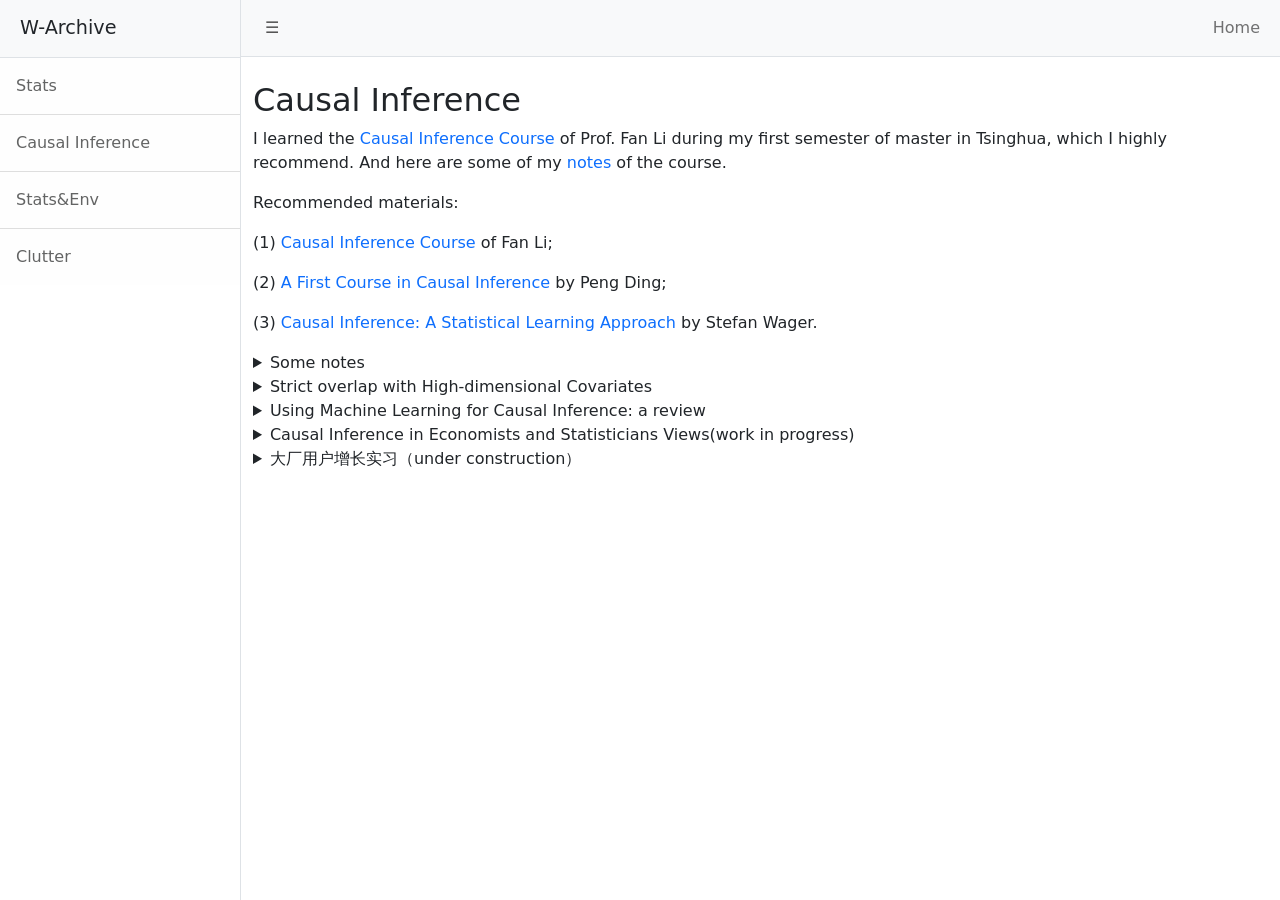
==== Causal.html @ d36e7299 "Update Causal.html" ====
<!DOCTYPE html>
<html lang="en">

<head>
    <meta charset="utf-8" />
    <meta name="viewport" content="width=device-width, initial-scale=1, shrink-to-fit=no" />
    <meta name="description" content="" />
    <meta name="author" content="" />
    <title>Causal Inference-related notes</title>
    <!-- Favicon-->
    <link rel="icon" type="image/x-icon" href="assets/favicon.ico" />
    <!-- Core theme CSS (includes Bootstrap)-->
    <link href="css/styles.css" rel="stylesheet" />
    <style>a{text-decoration: none;}</style>
</head>

<body>
    <div class="d-flex" id="wrapper">
        <!-- Sidebar-->
        <div class="border-end bg-white" id="sidebar-wrapper">
            <div class="sidebar-heading border-bottom bg-light">W-Archive</div>
                <div class="list-group list-group-flush">
                    <!-- <a class="list-group-item list-group-item-action list-group-item-light p-3" href="Contact.html">Contact</a> -->
                    <!-- <a class="list-group-item list-group-item-action list-group-item-light p-3" href="Stats.html">Stats</a>-->
                    <a class="list-group-item list-group-item-action list-group-item-light p-3" href="Stats&ML.html">Stats</a>
                    <a class="list-group-item list-group-item-action list-group-item-light p-3" href="Causal.html">Causal Inference</a>
                    <a class="list-group-item list-group-item-action list-group-item-light p-3" href="Stats&Env.html">Stats&Env</a>
                    <!-- <a class="list-group-item list-group-item-action list-group-item-light p-3" href="Stats&Econ.html">Stats&Econ</a> -->
                    <a class="list-group-item list-group-item-action list-group-item-light p-3" href="Clutter.html">Clutter</a>
                </div>
        </div>
        <!-- Page content wrapper-->
        <div id="page-content-wrapper">
            <!-- Top navigation-->
            <nav class="navbar navbar-expand-lg navbar-light bg-light border-bottom">
                <div class="container-fluid">
                    <button class="btn btn-primary" id="sidebarToggle">☰</button>
                    <button class="navbar-toggler" type="button" data-bs-toggle="collapse"
                        data-bs-target="#navbarSupportedContent" aria-controls="navbarSupportedContent"
                        aria-expanded="false" aria-label="Toggle navigation"><span
                            class="navbar-toggler-icon"></span></button>
                    <div class="collapse navbar-collapse" id="navbarSupportedContent">
                        <ul class="navbar-nav ms-auto mt-2 mt-lg-0">
                            <li class="nav-item active"><a class="nav-link" href="index.html">Home</a></li>
                            <!-- <li class="nav-item"><a class="nav-link" href="#!">Link</a></li>-->
                            <!-- <li class="nav-item dropdown">
                                    <a class="nav-link dropdown-toggle" id="navbarDropdown" href="#" role="button" data-bs-toggle="dropdown" aria-haspopup="true" aria-expanded="false">Dropdown</a>
                                    <div class="dropdown-menu dropdown-menu-end" aria-labelledby="navbarDropdown">
                                        <a class="dropdown-item" href="#!">Action</a>
                                        <a class="dropdown-item" href="#!">Another action</a>
                                        <div class="dropdown-divider"></div>
                                        <a class="dropdown-item" href="#!">Something else here</a>
                                    </div>
                                </li>-->
                        </ul>
                    </div>
                </div>
            </nav>
            <!-- Page content-->
            <div class="container-fluid">
                <h2 class="mt-4">Causal Inference</h2>

                <p>I learned the <a href="https://www2.stat.duke.edu/~fl35/CausalInferenceClass.html">Causal Inference Course</a> of Prof. Fan Li during my first semester of master in Tsinghua, which I highly recommend. And here are some of my <a href="./Causal/（已压缩）causal.pdf">notes</a> of the course.

                <p> Recommended materials: 
                <p> (1) <a href="https://www2.stat.duke.edu/~fl35/CausalInferenceClass.html">Causal Inference Course</a> of Fan Li; 
                <p> (2) <a href="https://arxiv.org/abs/2305.18793">A First Course in Causal Inference</a> by Peng Ding;
                <p> (3) <a href="https://web.stanford.edu/~swager/causal_inf_book.pdf">Causal Inference: A Statistical Learning Approach</a> by Stefan Wager.
    
                <details>
                        <summary>Some notes</summary>

                        <ul>
                            <li>
                                <a href="./Causal/notes/Causal_Two_points_of_view.pdf">Two views: Finite Population and Super Population(work in progress)</a>
                                <p>主要讨论了不考虑协变量的情况下的一些estimators，以及随机实验与观测性研究的主要区别，即‘样本即研究总体’以及‘视样本为从某一总体分布中抽取’的两种视角。
                                </p>
                            </li>

                        </ul>

                        <ul>
                            <li>
                                <a href="./Causal/notes/Observational_Studies_with_Covariates__ppt_.pdf">Observational Studies with Covariates(work in progress)</a>
                                <p>主要讨论了考虑存在协变量的情况下，从数据生成的视角分析观测性研究。讨论了比如Unconfoundedness这个假设告诉了我们什么，estimator纳入协变量信息带来的改善，以及CATE估计的一些话题。
                                </p>
                            </li>

                        </ul>

                        <ul>
                            <li>
                                <a href="./Causal/notes/Overlap_and_Balance__ppt_.pdf">Overlap and Balance(work in progress)</a>
                                <p>关于overlap以及balance的note，讨论一些文献中overlap assumption的必要性，以及overlap和balance之间的关系和这两个概念在‘总体假设’和‘样本表现’维度的定义和度量，以及高维情况下的表现（D’Amour et al. 2021），并且基于这两个概念的统计方法。一个经典的假设/事实（？）是，当我们的样本T=0/T=1组的covariate balance比较好的时候，我们的估计往往对于模型的要求就更少，目前关于这个问题还在思考，比如如何从数学上去理解分析。
                                </p>
                            </li>

                        </ul>

                        <ul>
                            <li>
                                <a href="./Causal/simulation_settings.pdf">review of some simulation settings in causal inference</a>
                                <p>
                                </p>
                            </li>

                        </ul>

                </details>

                
                <details>
                    <summary>Strict overlap with High-dimensional Covariates</summary>
                    <ul>
                        <li>
                            <a href='./Causal/overlap/report_Overlap_with_high_dimensional_covariates.pdf'>report</a> and presentation <a href='./Causal/overlap/slides_Overlap_with_high_dimensional_covariates.pdf'>slides</a> of paper <a href="https://www.sciencedirect.com/science/article/pii/S0304407620302694">Overlap in observational studies with high-dimensional covariates</a>
                            <p>高维情况下关于overlap的分析，很有意思。高维情况下的overlap与balance的讨论对于深度模型来说也是很重要的话题（？）。</p>
                        </li>

                    </ul>
                </details>


                <details>
                        <summary>Using Machine Learning for Causal Inference: a review</summary>
                        <ul>
                            <li>
                                <a href="./Causal/Using_Machine_Learning_for_Causal_Inference__a_review.pdf">Using Machine Learning for Causal Inference: a review</a>
                                <p>对于ML相关方法在Causal estimands（potential outcomes框架下）领域的一些model做了文献方面的总结，比较有意思的部分是ML-based的方法怎么用于causal task的statistical intuition，比如哪些问题比较适合什么样的ML框架，也涉及深度学习因果模型（业界称之为'Uplift Models'），其实是高等机器学习这门课的大作业。
                                </p>
                            </li>

                        </ul>
                </details>

                
                <details>
                        <summary>Causal Inference in Economists and Statisticians Views(work in progress)</summary>
                        <ul>
                            <li>
                                <a href="./Causal/notes/Causal_Effect__Regression_Analysis_and_Potential_Outcomes.pdf">Regression Analysis and Potential Outcomes</a>
                                <p>主要讨论了treatment是二维情况下的OLS/DIM estimator和IV estimator。很有趣的是，从经典经济学的回归分析视角和统计学因果推断潜在结果的视角来看，同样的数据和同一个estimator，有着不同的假设和分析框架。
                                   IV的部分主要是Angrist, Imbens, Rubin (1996, JASA)这篇非常厉害的论文。
                                </p>
                            </li>

                        </ul>
                </details>


                <details>
                        <summary>大厂用户增长实习（under construction）</summary>
                        <ul>
                            <li>
                                <p>2025.2-2025.7在字节电商用增团队做了一段实习，学习到了很多，后面有时间的话总结一下causal machine learning的文献和知识点以及通用经验。
                                </p>
                            </li>

                        </ul>
                </details>

                <!-- <details>
                        <summary>大厂的用户增长在做什么？（under construction）</summary>
                        <ul>
                            <li>
                                <p>2025.2-2025.6在字节电商用增团队做了一段实习，学习到了很多。
                                </p>
                            </li>

                        </ul>
                </details> -->

            </div>
        </div>
    </div>
    <!-- Bootstrap core JS-->
    <script src="https://cdn.jsdelivr.net/npm/bootstrap@5.2.3/dist/js/bootstrap.bundle.min.js"></script>
    <!-- Core theme JS-->
    <script src="js/scripts.js"></script>
</body>

</html>
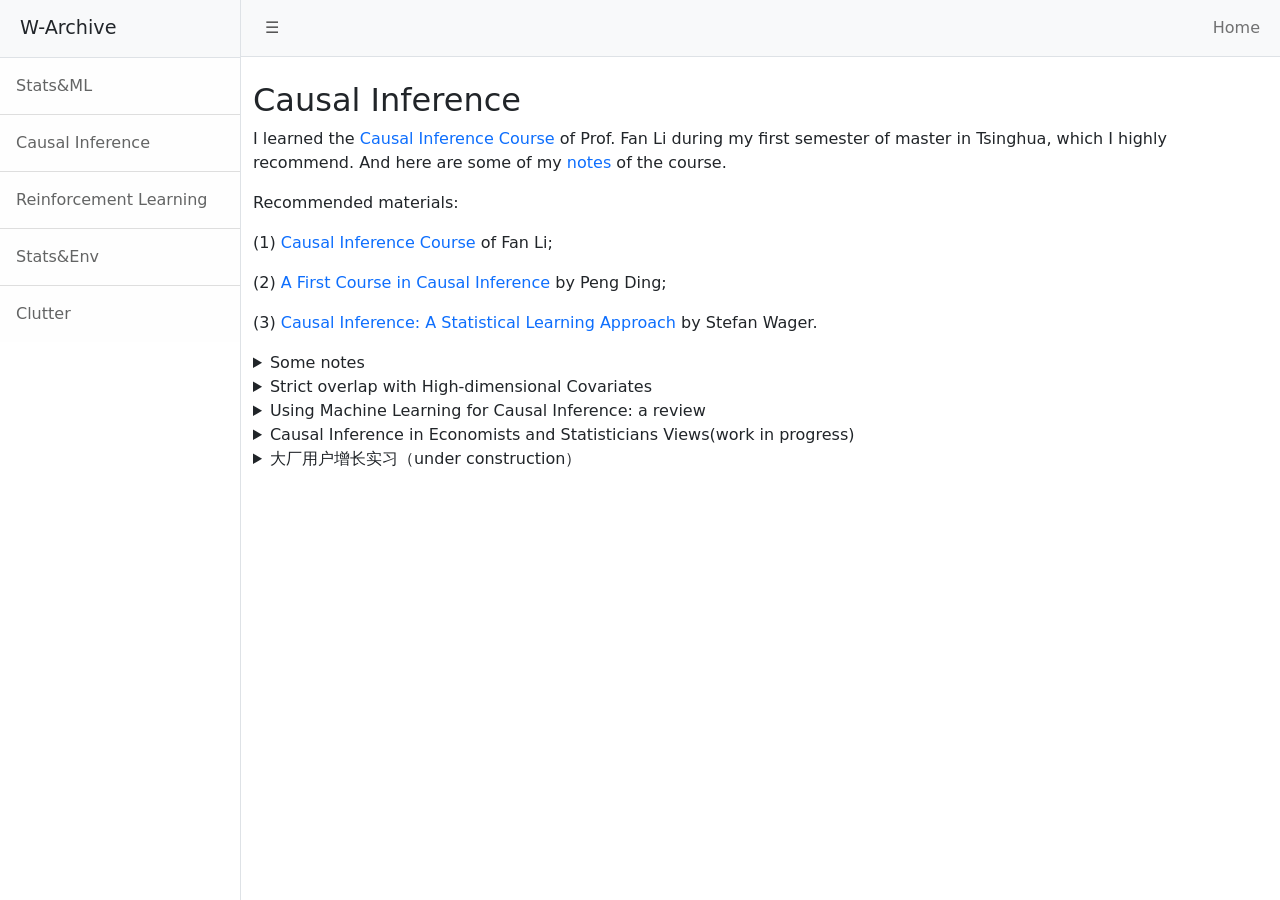
==== commit f433d88e: "add rl" ====
--- a/Causal.html
+++ b/Causal.html
@@ -22,8 +22,9 @@
                 <div class="list-group list-group-flush">
                     <!-- <a class="list-group-item list-group-item-action list-group-item-light p-3" href="Contact.html">Contact</a> -->
                     <!-- <a class="list-group-item list-group-item-action list-group-item-light p-3" href="Stats.html">Stats</a>-->
-                    <a class="list-group-item list-group-item-action list-group-item-light p-3" href="Stats&ML.html">Stats</a>
+                    <a class="list-group-item list-group-item-action list-group-item-light p-3" href="Stats&ML.html">Stats&ML</a>
                     <a class="list-group-item list-group-item-action list-group-item-light p-3" href="Causal.html">Causal Inference</a>
+                    <a class="list-group-item list-group-item-action list-group-item-light p-3" href="RL.html">Reinforcement Learning</a>
                     <a class="list-group-item list-group-item-action list-group-item-light p-3" href="Stats&Env.html">Stats&Env</a>
                     <!-- <a class="list-group-item list-group-item-action list-group-item-light p-3" href="Stats&Econ.html">Stats&Econ</a> -->
                     <a class="list-group-item list-group-item-action list-group-item-light p-3" href="Clutter.html">Clutter</a>
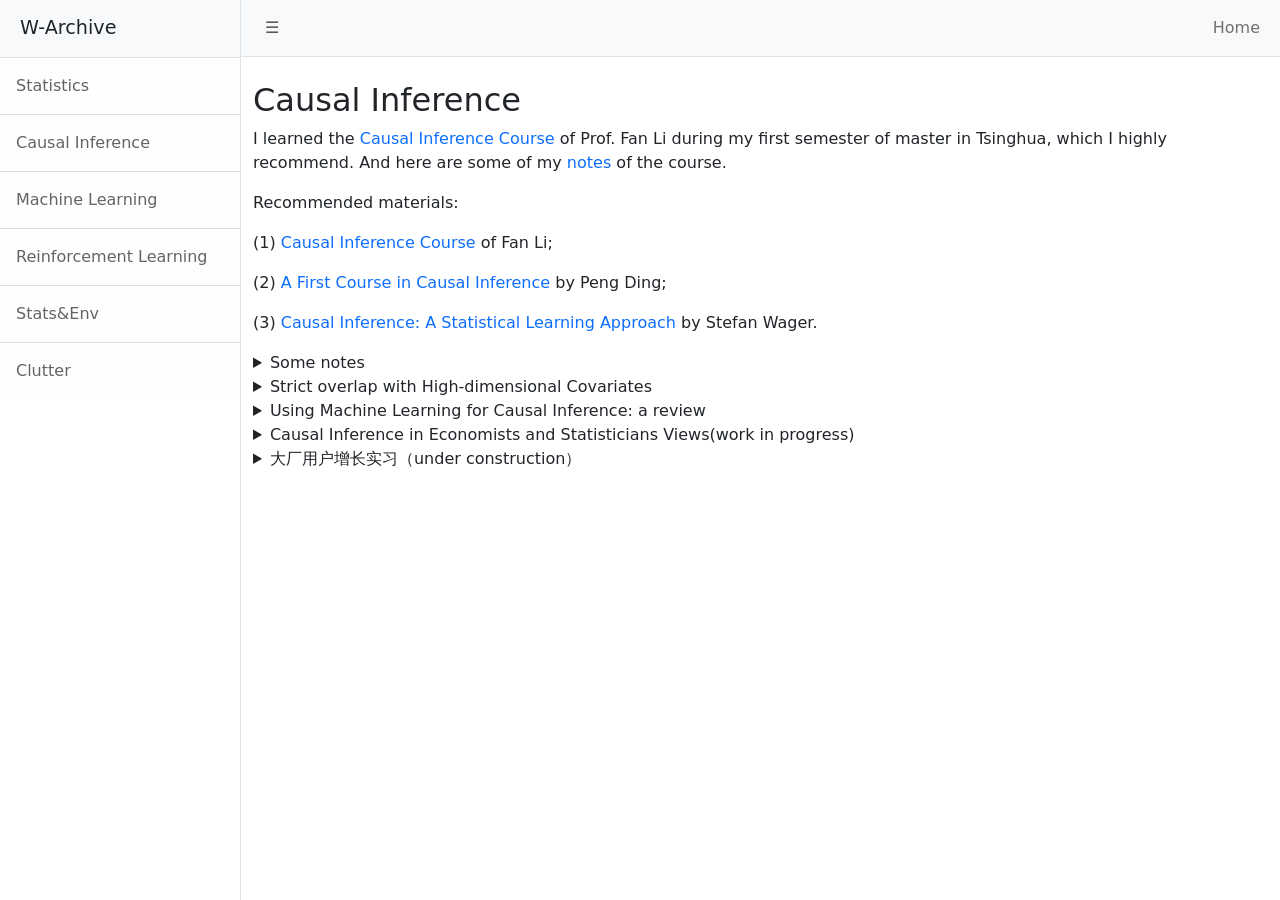
==== commit 2f8ab063: "up" ====
--- a/Causal.html
+++ b/Causal.html
@@ -22,8 +22,9 @@
                 <div class="list-group list-group-flush">
                     <!-- <a class="list-group-item list-group-item-action list-group-item-light p-3" href="Contact.html">Contact</a> -->
                     <!-- <a class="list-group-item list-group-item-action list-group-item-light p-3" href="Stats.html">Stats</a>-->
-                    <a class="list-group-item list-group-item-action list-group-item-light p-3" href="Stats&ML.html">Stats&ML</a>
+                    <a class="list-group-item list-group-item-action list-group-item-light p-3" href="Stats.html">Statistics</a>
                     <a class="list-group-item list-group-item-action list-group-item-light p-3" href="Causal.html">Causal Inference</a>
+                    <a class="list-group-item list-group-item-action list-group-item-light p-3" href="ML.html">Machine Learning</a>
                     <a class="list-group-item list-group-item-action list-group-item-light p-3" href="RL.html">Reinforcement Learning</a>
                     <a class="list-group-item list-group-item-action list-group-item-light p-3" href="Stats&Env.html">Stats&Env</a>
                     <!-- <a class="list-group-item list-group-item-action list-group-item-light p-3" href="Stats&Econ.html">Stats&Econ</a> -->
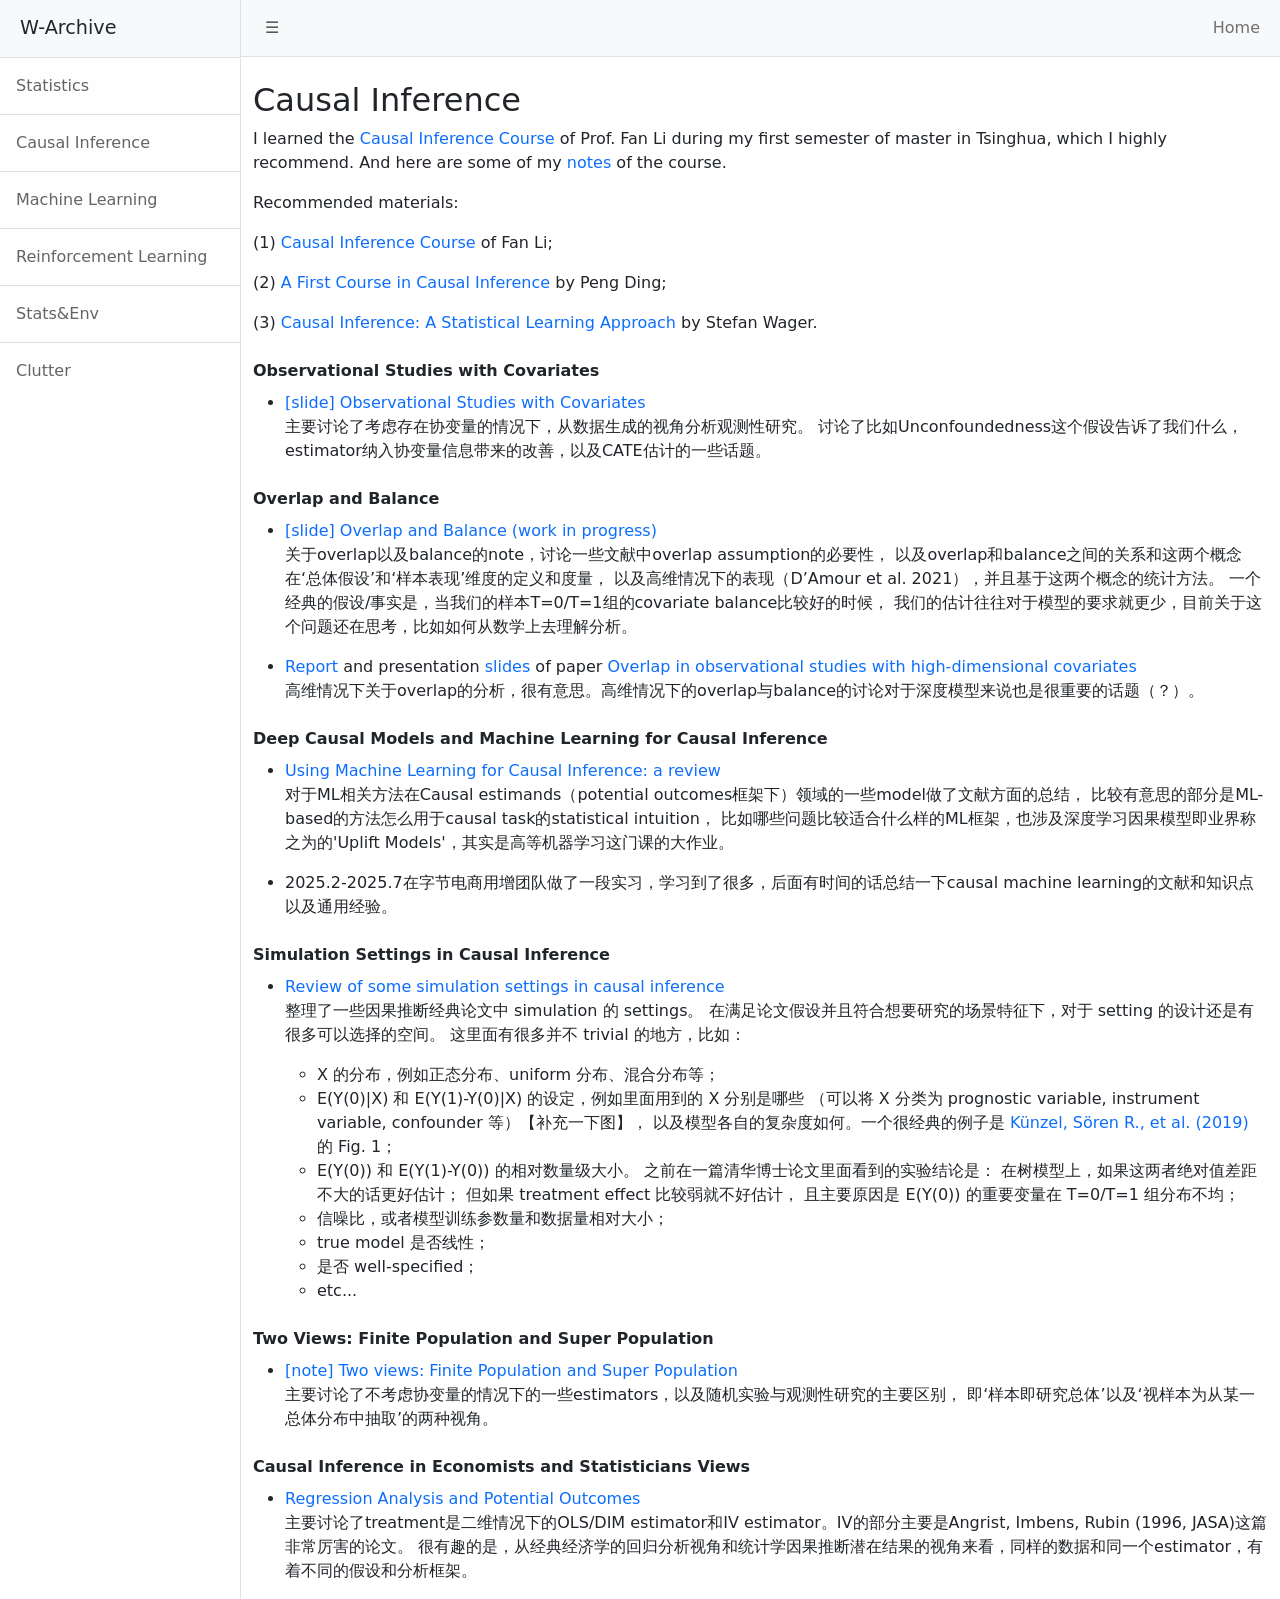
==== commit ccbed29b: "Update Causal.html" ====
--- a/Causal.html
+++ b/Causal.html
@@ -69,7 +69,119 @@
                 <p> (2) <a href="https://arxiv.org/abs/2305.18793">A First Course in Causal Inference</a> by Peng Ding;
                 <p> (3) <a href="https://web.stanford.edu/~swager/causal_inf_book.pdf">Causal Inference: A Statistical Learning Approach</a> by Stefan Wager.
     
-                <details>
+
+                <p class="mt-4 mb-2"><strong>Observational Studies with Covariates</strong></p>
+                <ul>
+                    <li>
+                        <a href="./Causal/notes/Observational_Studies_with_Covariates__ppt_.pdf">[slide] Observational Studies with Covariates</a>
+                        <p>
+                            主要讨论了考虑存在协变量的情况下，从数据生成的视角分析观测性研究。
+                            讨论了比如Unconfoundedness这个假设告诉了我们什么，estimator纳入协变量信息带来的改善，以及CATE估计的一些话题。
+                        </p>
+                    </li>
+                </ul>
+
+                <p class="mt-4 mb-2"><strong>Overlap and Balance</strong></p>
+                <ul>
+                    <li>
+                        <a href="./Causal/notes/Overlap_and_Balance__ppt_.pdf">[slide] Overlap and Balance (work in progress)</a>
+                        <p>
+                            关于overlap以及balance的note，讨论一些文献中overlap assumption的必要性，
+                            以及overlap和balance之间的关系和这两个概念在‘总体假设’和‘样本表现’维度的定义和度量，
+                            以及高维情况下的表现（D’Amour et al. 2021），并且基于这两个概念的统计方法。
+                            一个经典的假设/事实是，当我们的样本T=0/T=1组的covariate balance比较好的时候，
+                            我们的估计往往对于模型的要求就更少，目前关于这个问题还在思考，比如如何从数学上去理解分析。
+                        </p>
+                    </li>
+                    <li>
+                        <a href="./Causal/overlap/report_Overlap_with_high_dimensional_covariates.pdf">Report</a>
+                        and presentation
+                        <a href="./Causal/overlap/slides_Overlap_with_high_dimensional_covariates.pdf">slides</a>
+                        of paper
+                        <a href="https://www.sciencedirect.com/science/article/pii/S0304407620302694">Overlap in observational studies with high-dimensional covariates</a>
+                        <p>
+                            高维情况下关于overlap的分析，很有意思。高维情况下的overlap与balance的讨论对于深度模型来说也是很重要的话题（？）。
+                        </p>
+                    </li>
+                </ul>
+
+                <p class="mt-4 mb-2"><strong>Deep Causal Models and Machine Learning for Causal Inference</strong></p>
+                <ul>
+                    <li>
+                        <a href="./Causal/Using_Machine_Learning_for_Causal_Inference__a_review.pdf">Using Machine Learning for Causal Inference: a review</a>
+                        <p>
+                            对于ML相关方法在Causal estimands（potential outcomes框架下）领域的一些model做了文献方面的总结，
+                            比较有意思的部分是ML-based的方法怎么用于causal task的statistical intuition，
+                            比如哪些问题比较适合什么样的ML框架，也涉及深度学习因果模型即业界称之为的'Uplift Models'，其实是高等机器学习这门课的大作业。
+                        </p>
+                    </li>
+
+                    <li> 
+                        <p> 2025.2-2025.7在字节电商用增团队做了一段实习，学习到了很多，后面有时间的话总结一下causal machine learning的文献和知识点以及通用经验。 
+                        </p> 
+                    </li>
+                </ul>
+
+                <!-- <h5 class="mt-4">Simulation Settings in Causal Inference</h5> -->
+                <p class="mt-4 mb-2"><strong>Simulation Settings in Causal Inference</strong></p>
+                <ul>
+                    <li>
+                        <a href="./Causal/simulation_settings.pdf">Review of some simulation settings in causal inference</a>
+                        <p>
+                            整理了一些因果推断经典论文中 simulation 的 settings。
+                            在满足论文假设并且符合想要研究的场景特征下，对于 setting 的设计还是有很多可以选择的空间。
+                            这里面有很多并不 trivial 的地方，比如：
+                        </p>
+
+                        <ul class="mb-1">
+                            <li>X 的分布，例如正态分布、uniform 分布、混合分布等；</li>
+                            <li>
+                                E(Y(0)|X) 和 E(Y(1)-Y(0)|X) 的设定，例如里面用到的 X 分别是哪些
+                                （可以将 X 分类为 prognostic variable, instrument variable, confounder 等）【补充一下图】，
+                                以及模型各自的复杂度如何。一个很经典的例子是
+                                <a href="https://www.pnas.org/doi/abs/10.1073/pnas.1804597116">Künzel, Sören R., et al. (2019)</a>
+                                的 Fig. 1；
+                            </li>
+                            <li>
+                                E(Y(0)) 和 E(Y(1)-Y(0)) 的相对数量级大小。
+                                之前在一篇清华博士论文里面看到的实验结论是：
+                                在树模型上，如果这两者绝对值差距不大的话更好估计；
+                                但如果 treatment effect 比较弱就不好估计，
+                                且主要原因是 E(Y(0)) 的重要变量在 T=0/T=1 组分布不均；
+                            </li>
+                            <li>信噪比，或者模型训练参数量和数据量相对大小；</li>
+                            <li>true model 是否线性；</li>
+                            <li>是否 well-specified；</li>
+                            <li>etc...</li>
+                        </ul>
+
+                    </li>
+                </ul>
+
+                <p class="mt-4 mb-2"><strong>Two Views: Finite Population and Super Population</strong></p>
+                <ul>
+                    <li>
+                        <a href="./Causal/notes/Causal_Two_points_of_view.pdf">[note] Two views: Finite Population and Super Population</a>
+                        <p>
+                            主要讨论了不考虑协变量的情况下的一些estimators，以及随机实验与观测性研究的主要区别，
+                            即‘样本即研究总体’以及‘视样本为从某一总体分布中抽取’的两种视角。
+                        </p>
+                    </li>
+                </ul>
+
+                <p class="mt-4 mb-2"><strong>Causal Inference in Economists and Statisticians Views</strong></p>
+                <ul>
+                    <li>
+                        <a href="./Causal/notes/Causal_Effect__Regression_Analysis_and_Potential_Outcomes.pdf">Regression Analysis and Potential Outcomes</a>
+                        <p>
+                            主要讨论了treatment是二维情况下的OLS/DIM estimator和IV estimator。IV的部分主要是Angrist, Imbens, Rubin (1996, JASA)这篇非常厉害的论文。
+                            很有趣的是，从经典经济学的回归分析视角和统计学因果推断潜在结果的视角来看，同样的数据和同一个estimator，有着不同的假设和分析框架。
+                        </p>
+                    </li>
+                </ul>
+
+            </div>
+                <!-- <details>
                         <summary>Some notes</summary>
 
                         <ul>
@@ -160,17 +272,6 @@
 
                         </ul>
                 </details>
-
-                <!-- <details>
-                        <summary>大厂的用户增长在做什么？（under construction）</summary>
-                        <ul>
-                            <li>
-                                <p>2025.2-2025.6在字节电商用增团队做了一段实习，学习到了很多。
-                                </p>
-                            </li>
-
-                        </ul>
-                </details> -->
 
             </div>
         </div>
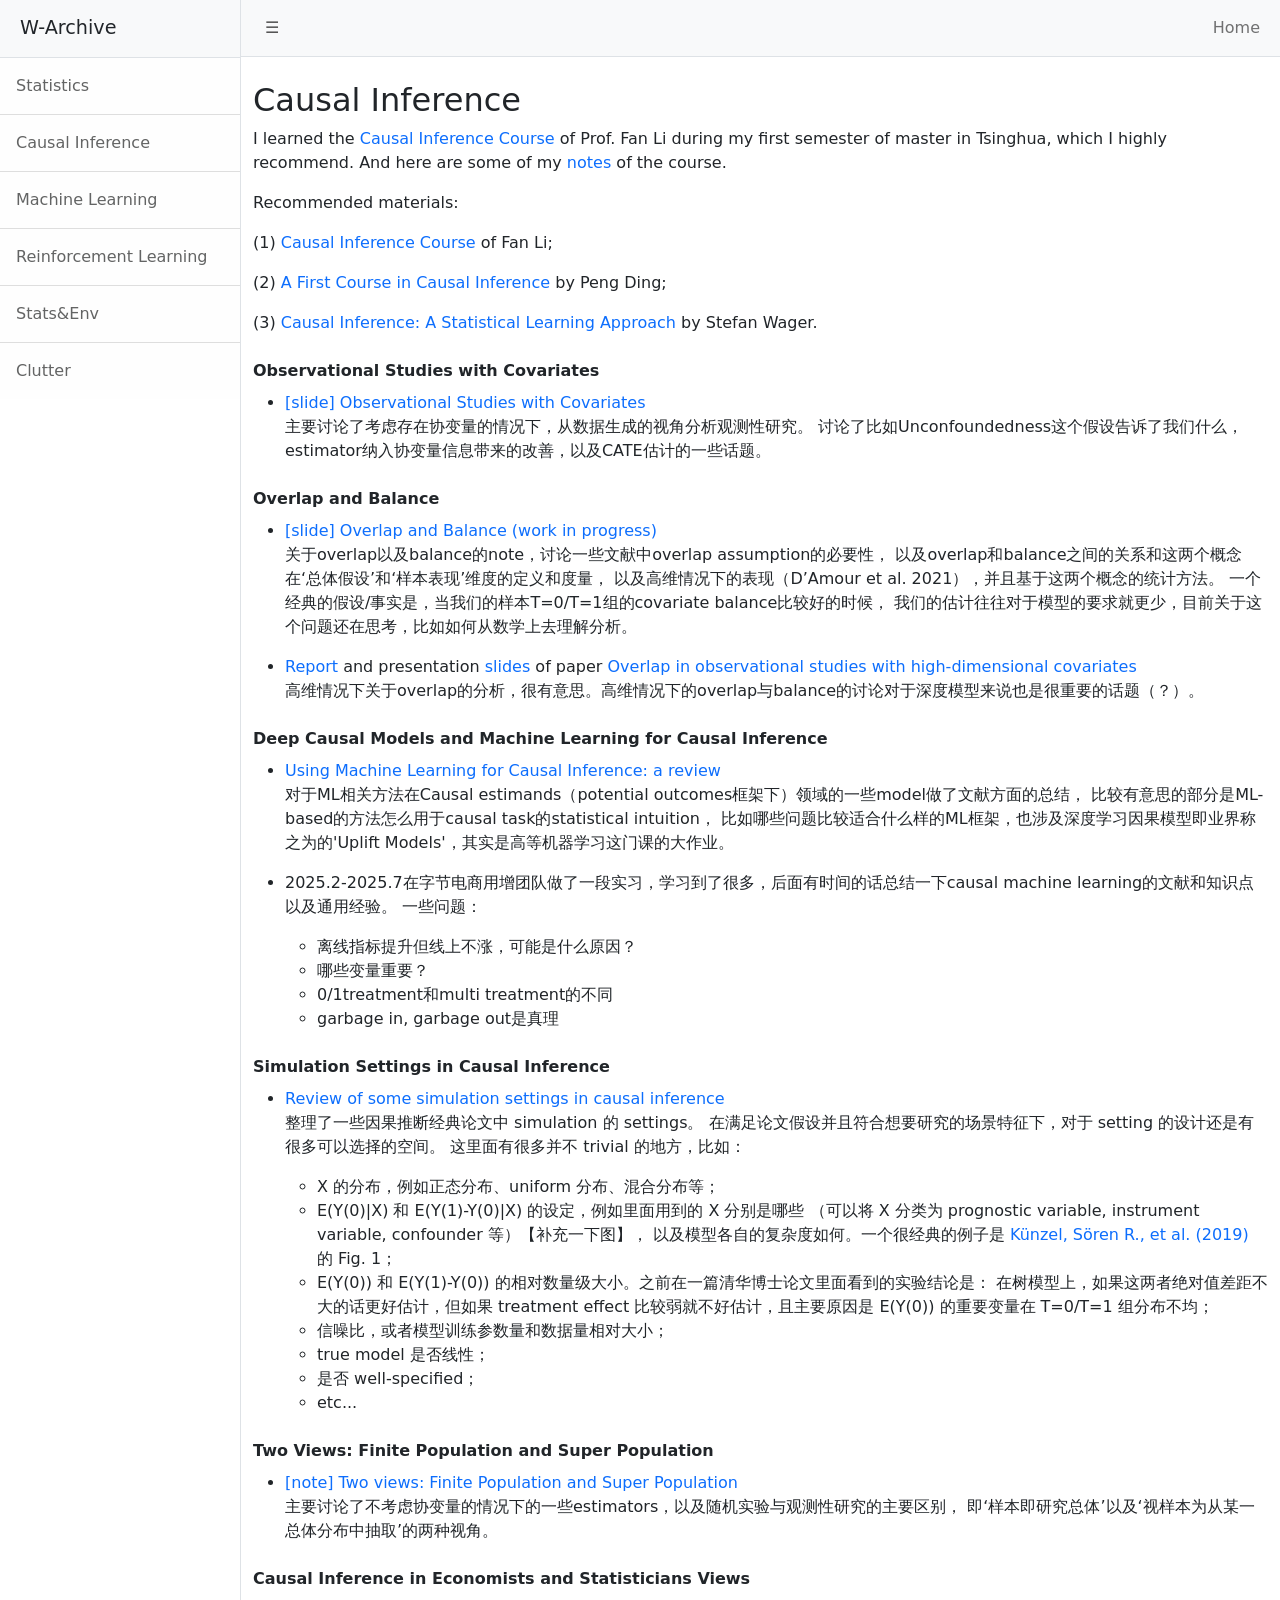
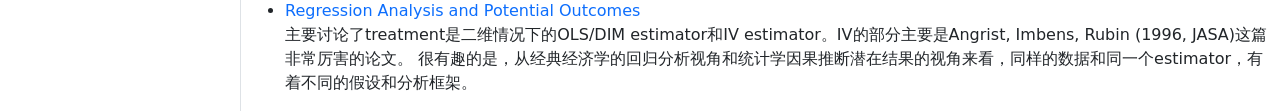
==== commit 1d5775eb: "up" ====
--- a/Causal.html
+++ b/Causal.html
@@ -118,7 +118,14 @@
 
                     <li> 
                         <p> 2025.2-2025.7在字节电商用增团队做了一段实习，学习到了很多，后面有时间的话总结一下causal machine learning的文献和知识点以及通用经验。 
+                            一些问题：
                         </p> 
+                        <ul class="mb-1">
+                            <li>离线指标提升但线上不涨，可能是什么原因？</li>
+                            <li>哪些变量重要？</li>
+                            <li>0/1treatment和multi treatment的不同</li>
+                            <li>garbage in, garbage out是真理</li>
+                        </ul>
                     </li>
                 </ul>
 
@@ -143,11 +150,8 @@
                                 的 Fig. 1；
                             </li>
                             <li>
-                                E(Y(0)) 和 E(Y(1)-Y(0)) 的相对数量级大小。
-                                之前在一篇清华博士论文里面看到的实验结论是：
-                                在树模型上，如果这两者绝对值差距不大的话更好估计；
-                                但如果 treatment effect 比较弱就不好估计，
-                                且主要原因是 E(Y(0)) 的重要变量在 T=0/T=1 组分布不均；
+                                E(Y(0)) 和 E(Y(1)-Y(0)) 的相对数量级大小。之前在一篇清华博士论文里面看到的实验结论是：
+                                在树模型上，如果这两者绝对值差距不大的话更好估计，但如果 treatment effect 比较弱就不好估计，且主要原因是 E(Y(0)) 的重要变量在 T=0/T=1 组分布不均；
                             </li>
                             <li>信噪比，或者模型训练参数量和数据量相对大小；</li>
                             <li>true model 是否线性；</li>
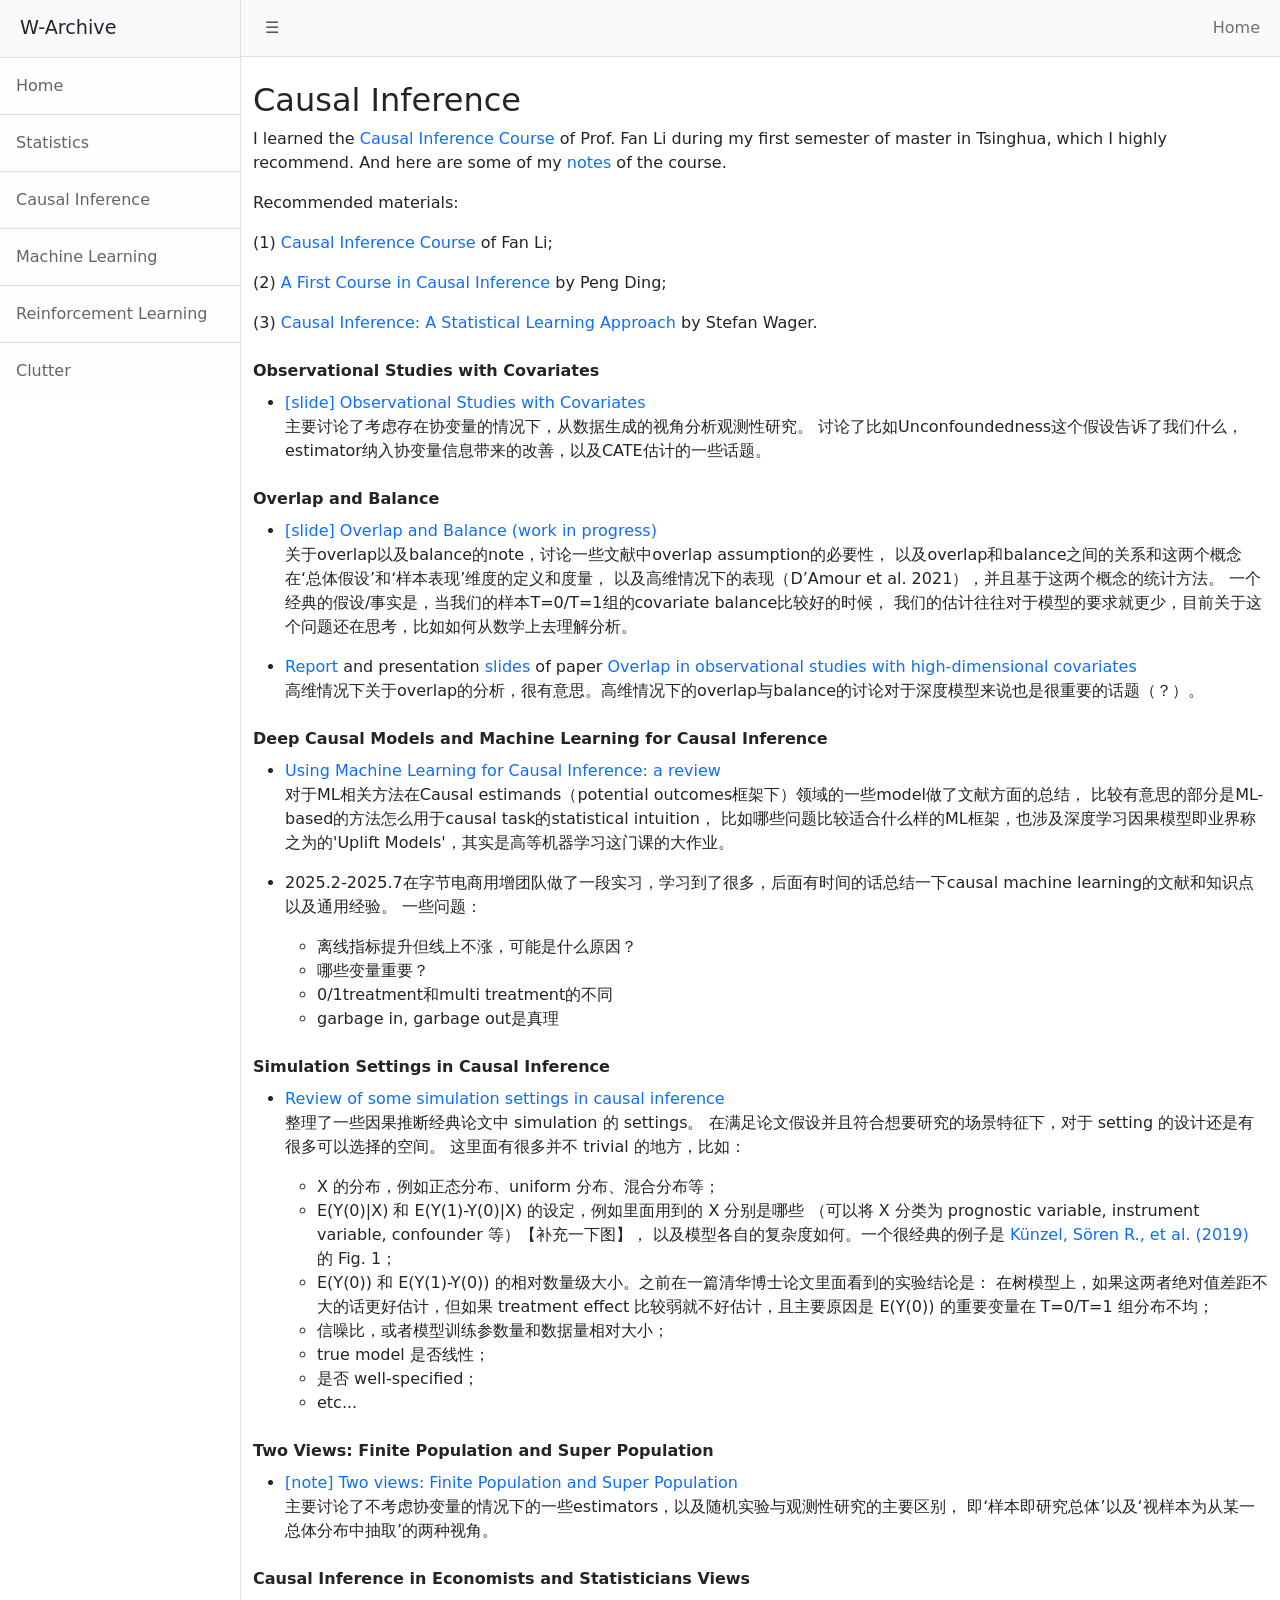
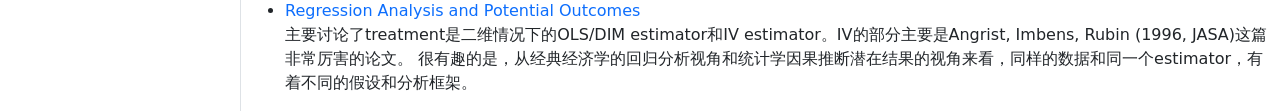
==== commit 0cc6132d: "update" ====
--- a/Causal.html
+++ b/Causal.html
@@ -22,11 +22,12 @@
                 <div class="list-group list-group-flush">
                     <!-- <a class="list-group-item list-group-item-action list-group-item-light p-3" href="Contact.html">Contact</a> -->
                     <!-- <a class="list-group-item list-group-item-action list-group-item-light p-3" href="Stats.html">Stats</a>-->
+                    <a class="list-group-item list-group-item-action list-group-item-light p-3" href="index.html">Home</a>
                     <a class="list-group-item list-group-item-action list-group-item-light p-3" href="Stats.html">Statistics</a>
                     <a class="list-group-item list-group-item-action list-group-item-light p-3" href="Causal.html">Causal Inference</a>
                     <a class="list-group-item list-group-item-action list-group-item-light p-3" href="ML.html">Machine Learning</a>
                     <a class="list-group-item list-group-item-action list-group-item-light p-3" href="RL.html">Reinforcement Learning</a>
-                    <a class="list-group-item list-group-item-action list-group-item-light p-3" href="Stats&Env.html">Stats&Env</a>
+                    <!-- <a class="list-group-item list-group-item-action list-group-item-light p-3" href="Stats&Env.html">Stats&Env</a> -->
                     <!-- <a class="list-group-item list-group-item-action list-group-item-light p-3" href="Stats&Econ.html">Stats&Econ</a> -->
                     <a class="list-group-item list-group-item-action list-group-item-light p-3" href="Clutter.html">Clutter</a>
                 </div>
@@ -73,7 +74,7 @@
                 <p class="mt-4 mb-2"><strong>Observational Studies with Covariates</strong></p>
                 <ul>
                     <li>
-                        <a href="./Causal/notes/Observational_Studies_with_Covariates__ppt_.pdf">[slide] Observational Studies with Covariates</a>
+                        <a href="./Causal/notes/Observational_Studies_with_Covariates.pdf">[slide] Observational Studies with Covariates</a>
                         <p>
                             主要讨论了考虑存在协变量的情况下，从数据生成的视角分析观测性研究。
                             讨论了比如Unconfoundedness这个假设告诉了我们什么，estimator纳入协变量信息带来的改善，以及CATE估计的一些话题。
@@ -84,7 +85,7 @@
                 <p class="mt-4 mb-2"><strong>Overlap and Balance</strong></p>
                 <ul>
                     <li>
-                        <a href="./Causal/notes/Overlap_and_Balance__ppt_.pdf">[slide] Overlap and Balance (work in progress)</a>
+                        <a href="./Causal/notes/Overlap_and_Balance.pdf">[slide] Overlap and Balance (work in progress)</a>
                         <p>
                             关于overlap以及balance的note，讨论一些文献中overlap assumption的必要性，
                             以及overlap和balance之间的关系和这两个概念在‘总体假设’和‘样本表现’维度的定义和度量，
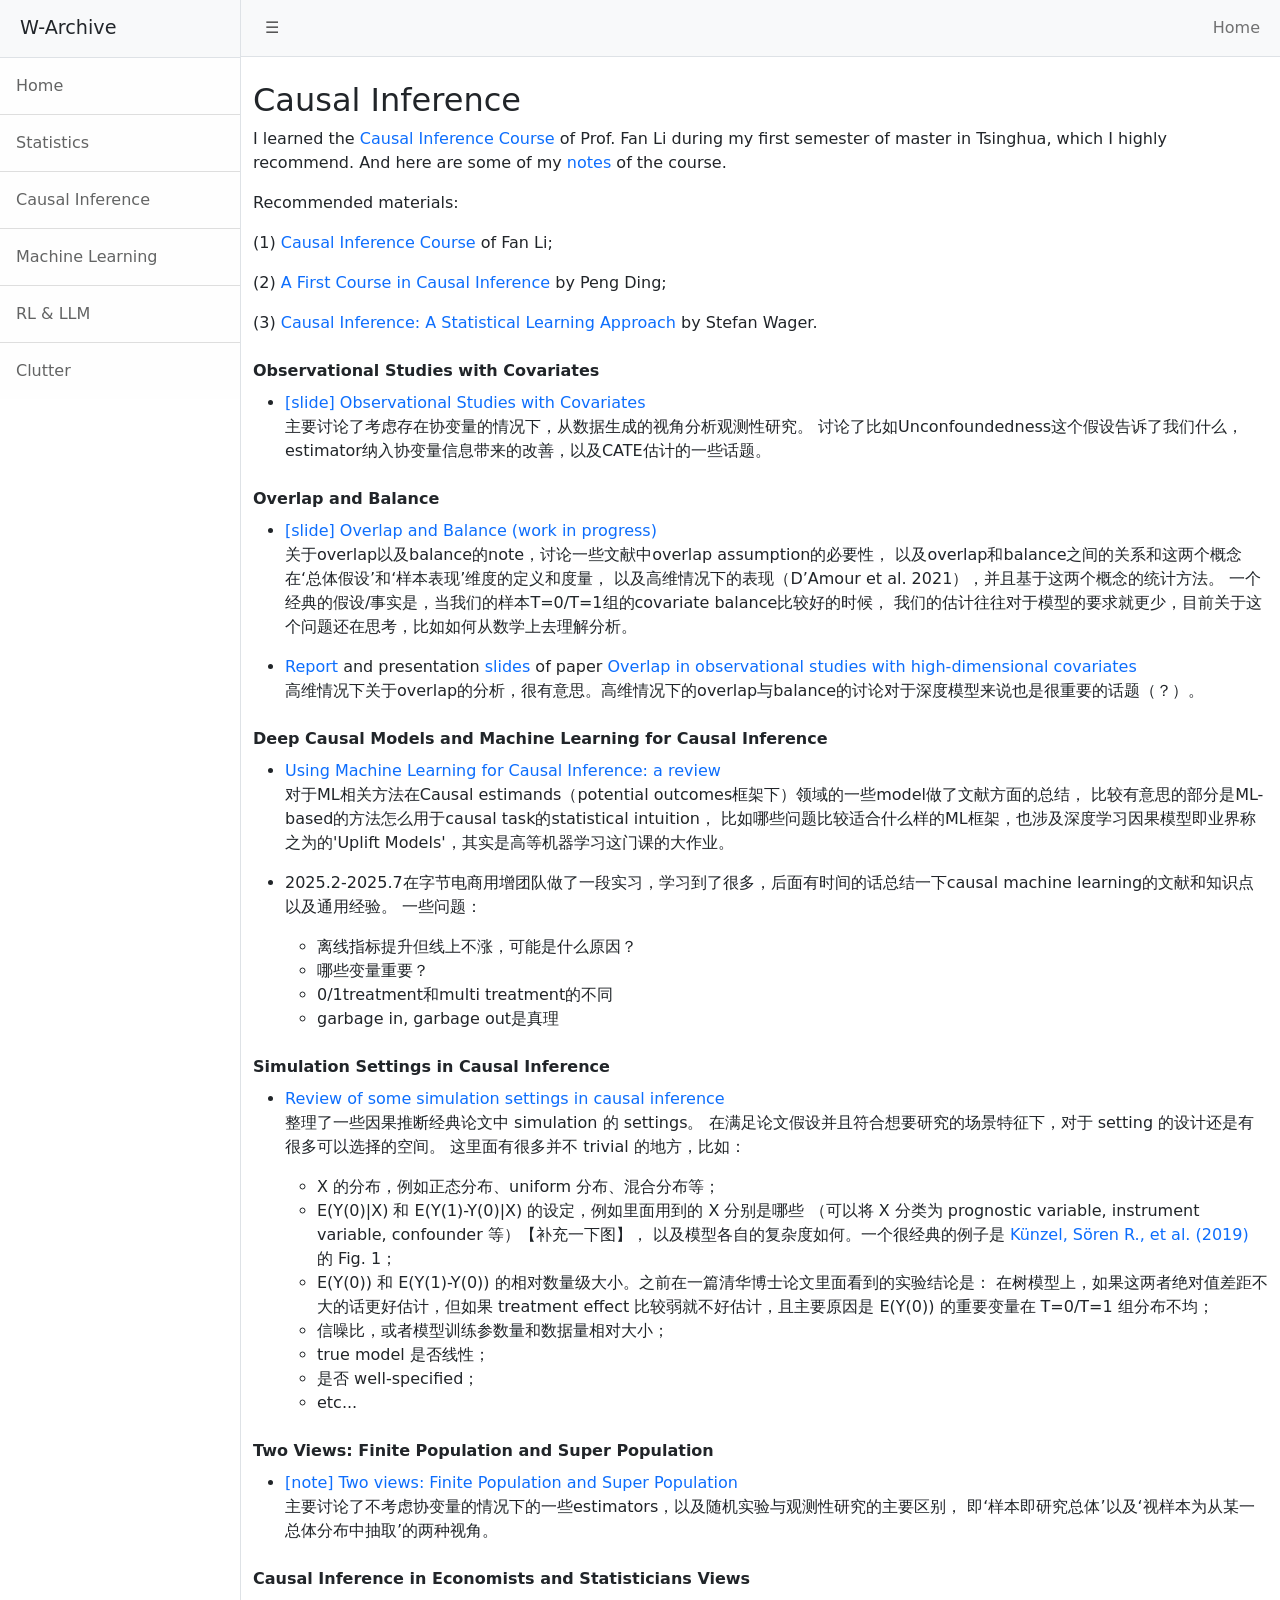
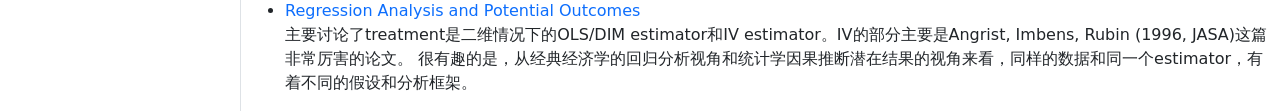
==== commit 6740642f: "update" ====
--- a/Causal.html
+++ b/Causal.html
@@ -26,7 +26,7 @@
                     <a class="list-group-item list-group-item-action list-group-item-light p-3" href="Stats.html">Statistics</a>
                     <a class="list-group-item list-group-item-action list-group-item-light p-3" href="Causal.html">Causal Inference</a>
                     <a class="list-group-item list-group-item-action list-group-item-light p-3" href="ML.html">Machine Learning</a>
-                    <a class="list-group-item list-group-item-action list-group-item-light p-3" href="RL.html">Reinforcement Learning</a>
+                    <a class="list-group-item list-group-item-action list-group-item-light p-3" href="RL.html">RL & LLM</a>
                     <!-- <a class="list-group-item list-group-item-action list-group-item-light p-3" href="Stats&Env.html">Stats&Env</a> -->
                     <!-- <a class="list-group-item list-group-item-action list-group-item-light p-3" href="Stats&Econ.html">Stats&Econ</a> -->
                     <a class="list-group-item list-group-item-action list-group-item-light p-3" href="Clutter.html">Clutter</a>
